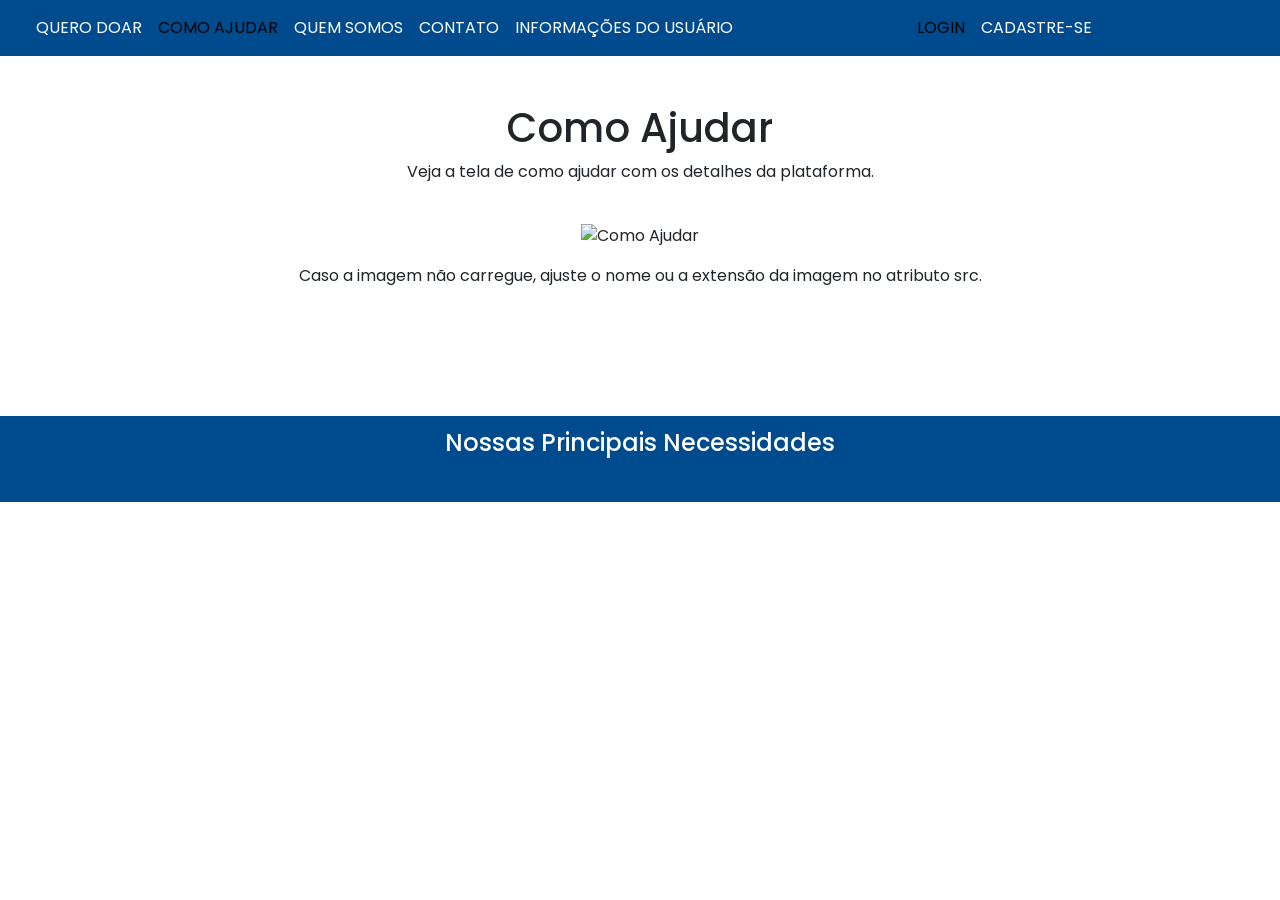
==== como-ajudar.html @ 600a6679 "Criação de outras telas do menu" ====
<!DOCTYPE html>
<html lang="pt-br">

<head>
    <meta charset="UTF-8">
    <meta name="viewport" content="width=device-width, initial-scale=1.0">
    <link rel="preconnect" href="https://fonts.googleapis.com">
    <link rel="preconnect" href="https://fonts.gstatic.com" crossorigin>
    <link
        href="https://fonts.googleapis.com/css2?family=Poppins:ital,wght@0,100;0,200;0,300;0,400;0,500;0,600;0,700;0,800;0,900;1,100;1,200;1,300;1,400;1,500;1,600;1,700;1,800;1,900&display=swap"
        rel="stylesheet">
    <link href="https://cdn.jsdelivr.net/npm/bootstrap@5.3.8/dist/css/bootstrap.min.css" rel="stylesheet"
        integrity="sha384-sRIl4kxILFvY47J16cr9ZwB07vP4J8+LH7qKQnuqkuIAvNWLzeN8tE5YBujZqJLB" crossorigin="anonymous">
    <script src="https://cdn.jsdelivr.net/npm/bootstrap@5.3.8/dist/js/bootstrap.bundle.min.js"
        integrity="sha384-FKyoEForCGlyvwx9Hj09JcYn3nv7wiPVlz7YYwJrWVcXK/BmnVDxM+D2scQbITxI"
        crossorigin="anonymous"></script>
    <link rel="stylesheet" href="./css/styles.css">
    <link rel="shortcut icon" href="./images/logo-pra-quem-precisa.png" type="image/x-icon">
    <title>Como Ajudar - Pra Quem Precisa</title>
</head>

<body>
    <nav class="navbar navbar-expand-lg">
        <div class="container-fluid">
            <a class="navbar-brand" href="#">
                <img src="./images/logo-pra-quem-precisa.png" alt="">
            </a>
            <button class="navbar-toggler" type="button" data-bs-toggle="collapse"
                data-bs-target="#navbarSupportedContent" aria-controls="navbarSupportedContent" aria-expanded="false"
                aria-label="Toggle navigation">
                <span class="navbar-toggler-icon"></span>
            </button>
            <div class="collapse navbar-collapse" id="navbarSupportedContent">
                <ul class="navbar-nav me-auto mb-2 mb-lg-0 user">
                    <li class="nav-item">
                        <a class="nav-link" aria-current="page" href="doar.html">QUERO DOAR</a>
                    </li>
                    <li class="nav-item">
                        <a class="nav-link active" href="como-ajudar.html">COMO AJUDAR</a>
                    </li>
                    <li class="nav-item">
                        <a class="nav-link" href="quem-somos.html">QUEM SOMOS</a>
                    </li>
                    <li class="nav-item">
                        <a class="nav-link" href="contato.html">CONTATO</a>
                    </li>
                    <li class="nav-item">
                        <a class="nav-link" href="user.html">INFORMAÇÕES DO USUÁRIO</a>
                    </li>
                </ul>
                <ul class="navbar-nav me-auto mb-2 mb-lg-0 not-user">
                    <li class="nav-item">
                        <a class="nav-link active" aria-current="page" href="#">LOGIN</a>
                    </li>
                    <li class="nav-item">
                        <a class="nav-link" href="resgitro.html">CADASTRE-SE</a>
                    </li>
                </ul>

            </div>
        </div>
    </nav>

    <main class="container py-5">
        <section class="text-center">
            <h1>Como Ajudar</h1>
            <p>Veja a tela de como ajudar com os detalhes da plataforma.</p>
            <img src="./images/COMO AJUDAR.png" alt="Como Ajudar" class="img-fluid mt-4">
            <p class="mt-3">Caso a imagem não carregue, ajuste o nome ou a extensão da imagem no atributo src.</p>
        </section>
    </main>

    <footer>
        <h4>Nossas Principais Necessidades</h4>
        <div>
            <img src="./images/flip-flops.png" alt="">
            <img src="./images/blouse.png" alt="">
            <img src="./images/pants.png" alt="">
            <img src="./images/shoes.png" alt="">
        </div>
    </footer>

</body>

</html>
---- css/styles.css ----
*{
    margin: 0;
    padding: 0;
    box-sizing: border-box;
    font-family: "Poppins", sans-serif;
}

nav{
    background-color: #004B8D;
}

nav button.navbar-toggler{
    border: none;
    filter: brightness(0) invert(1);
}

.navbar-nav .nav-link{
    color: #fff;
    border-radius: 15px;
}

.navbar-nav .nav-link:hover{
    background-color: #fff;
    color: #004B8D;
}

.carousel-item img {
    width: 100%;
    object-fit: contain;
}

main#main-index{
    display: flex;
    flex-direction: column;
    justify-content: center;
    align-items: center;
}

main#main-index div.center{
    display: flex;
    flex-direction: column;
    justify-content: center;
    align-items: center;
    width: 60vw;
}

main#main-index h1{
    margin: 3rem 0;
    font-weight: bold;
}

main#main-index p{
    font-weight: 500;
    font-size: 1.1rem;
}

main#main-index a.quero-doar{
    background-color: #FFC107;
    color: #000;
    text-decoration: none;
    margin: 1rem 0;
    padding: 1rem;
    border-radius: 1rem;
    font-weight: 700;
    font-size: 1.2rem;
}

footer{
    width: 100%;
    background-color: #004B8D;
    color: #fff;
    margin: 4rem 0 0 0;
    padding: 1vw;
    font-size: 1rem;
    display: flex;
    flex-direction: column;
    justify-content: center;
    align-items: center;
}

.donate-page{
    background-color: #004B8D;
}

.donate-board{
    background-color: #003770;
}

.letter-spacing{
    letter-spacing: 0.15em;
}

.filter-panel{
    min-height: 56px;
}

.ong-card{
    background-color: #fff;
}

.ong-title{
    font-size: 1.65rem;
    margin-bottom: 0.35rem;
}

.ong-distance{
    font-size: 0.95rem;
}

.ong-list li{
    display: flex;
    align-items: center;
    gap: 0.75rem;
    font-size: 0.95rem;
    margin-bottom: 0.5rem;
}

.dot{
    width: 0.9rem;
    height: 0.9rem;
    display: inline-block;
    border-radius: 50%;
}

.contact-icon{
    width: 64px;
    height: 64px;
    border-radius: 50%;
    border: 1px solid #dee2e6;
    display: inline-flex;
    align-items: center;
    justify-content: center;
    background-color: #f8f9fa;
}

.contact-icon i{
    font-size: 1.1rem;
}

.contact-icon-img {
    width: 32px;
    height: auto;
    display: block;
}

.contact-icon-img[src*="instagram.jpg"] {
    width: 40px;
}

.contact-icon-img[src*="whatsapp.jpg"] {
    width: 34px;

@media (max-width: 767px) {
    .donate-board{
        padding: 2rem 1rem;
    }

    .ong-card{
        min-height: 320px;
    }
}

@media (max-width: 575px) {
    nav .navbar-brand span{
        font-size: 0.95rem;
    }
}
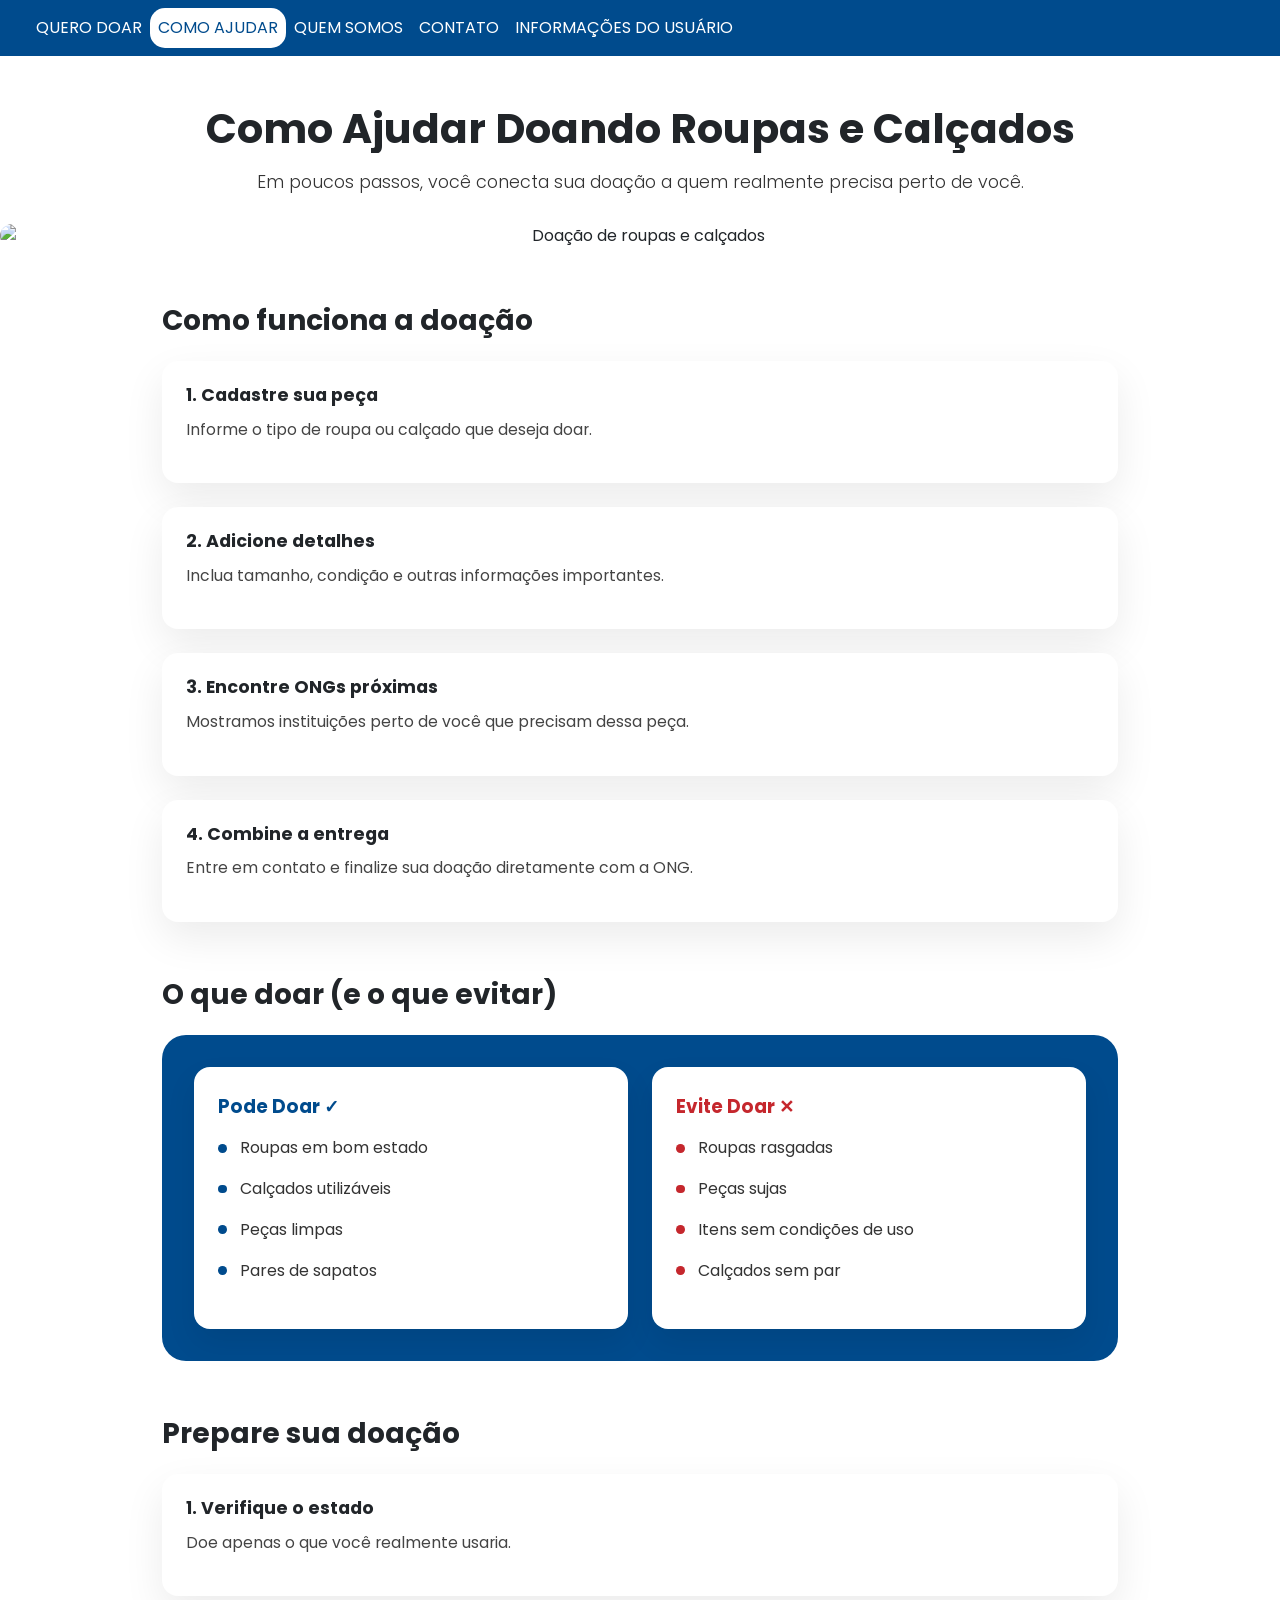
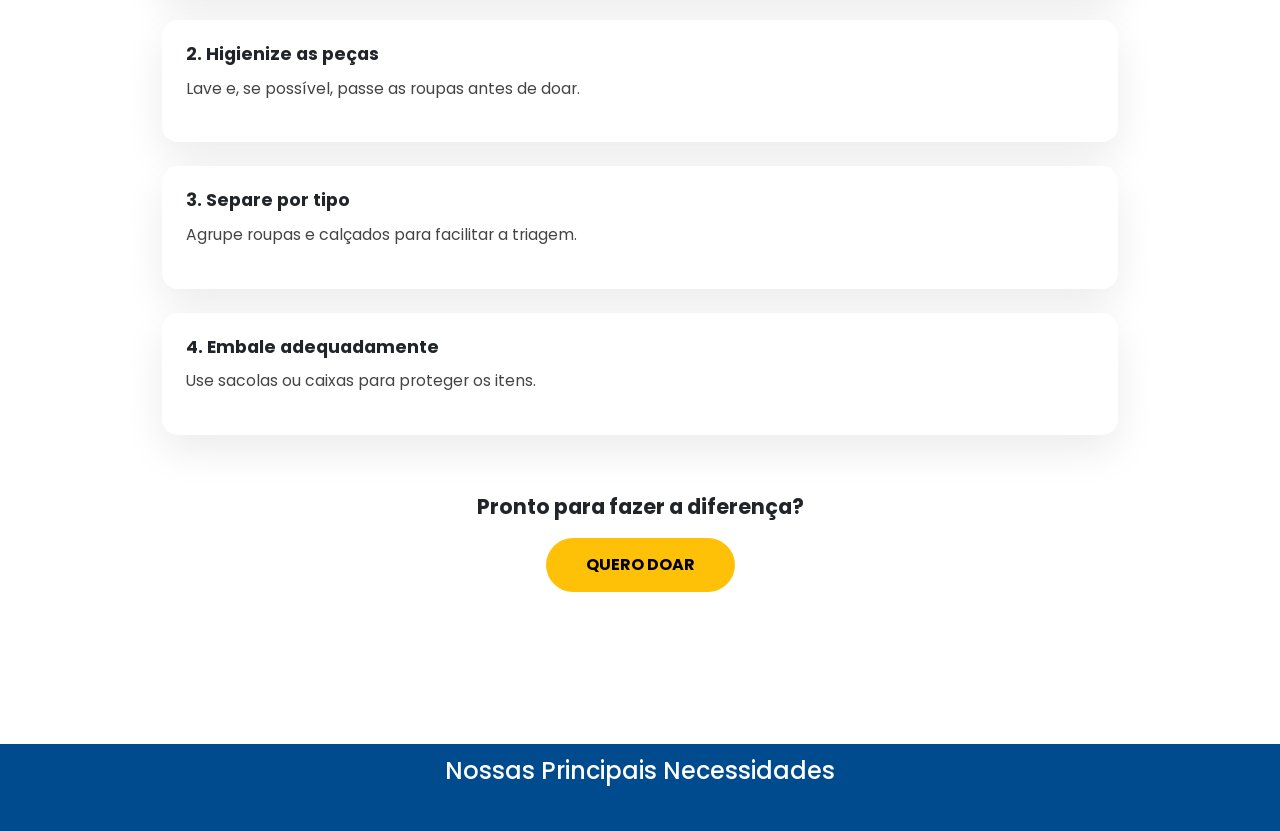
==== commit 48ba0815: "Quem somos" ====
--- a/como-ajudar.html
+++ b/como-ajudar.html
@@ -61,12 +61,86 @@
         </div>
     </nav>
 
-    <main class="container py-5">
-        <section class="text-center">
-            <h1>Como Ajudar</h1>
-            <p>Veja a tela de como ajudar com os detalhes da plataforma.</p>
-            <img src="./images/COMO AJUDAR.png" alt="Como Ajudar" class="img-fluid mt-4">
-            <p class="mt-3">Caso a imagem não carregue, ajuste o nome ou a extensão da imagem no atributo src.</p>
+    <main class="container py-5 como-ajudar-page">
+        <section class="hero text-center">
+            <h1>Como Ajudar Doando Roupas e Calçados</h1>
+            <p class="lead">Em poucos passos, você conecta sua doação a quem realmente precisa perto de você.</p>
+            <div class="hero-image">
+                <img src="./images/home1.png" alt="Doação de roupas e calçados" class="img-fluid rounded shadow-sm">
+            </div>
+        </section>
+
+        <section class="content-section">
+            <h2>Como funciona a doação</h2>
+            <div class="steps-list">
+                <article>
+                    <h3>1. Cadastre sua peça</h3>
+                    <p>Informe o tipo de roupa ou calçado que deseja doar.</p>
+                </article>
+                <article>
+                    <h3>2. Adicione detalhes</h3>
+                    <p>Inclua tamanho, condição e outras informações importantes.</p>
+                </article>
+                <article>
+                    <h3>3. Encontre ONGs próximas</h3>
+                    <p>Mostramos instituições perto de você que precisam dessa peça.</p>
+                </article>
+                <article>
+                    <h3>4. Combine a entrega</h3>
+                    <p>Entre em contato e finalize sua doação diretamente com a ONG.</p>
+                </article>
+            </div>
+        </section>
+
+        <section class="content-section">
+            <h2>O que doar (e o que evitar)</h2>
+            <div class="donation-guidelines">
+                <div class="guideline-card good">
+                    <h3>Pode Doar <span>✓</span></h3>
+                    <ul>
+                        <li>Roupas em bom estado</li>
+                        <li>Calçados utilizáveis</li>
+                        <li>Peças limpas</li>
+                        <li>Pares de sapatos</li>
+                    </ul>
+                </div>
+                <div class="guideline-card avoid">
+                    <h3>Evite Doar <span>✕</span></h3>
+                    <ul>
+                        <li>Roupas rasgadas</li>
+                        <li>Peças sujas</li>
+                        <li>Itens sem condições de uso</li>
+                        <li>Calçados sem par</li>
+                    </ul>
+                </div>
+            </div>
+        </section>
+
+        <section class="content-section">
+            <h2>Prepare sua doação</h2>
+            <div class="steps-grid">
+                <article>
+                    <h3>1. Verifique o estado</h3>
+                    <p>Doe apenas o que você realmente usaria.</p>
+                </article>
+                <article>
+                    <h3>2. Higienize as peças</h3>
+                    <p>Lave e, se possível, passe as roupas antes de doar.</p>
+                </article>
+                <article>
+                    <h3>3. Separe por tipo</h3>
+                    <p>Agrupe roupas e calçados para facilitar a triagem.</p>
+                </article>
+                <article>
+                    <h3>4. Embale adequadamente</h3>
+                    <p>Use sacolas ou caixas para proteger os itens.</p>
+                </article>
+            </div>
+        </section>
+
+        <section class="cta-section text-center">
+            <p>Pronto para fazer a diferença?</p>
+            <a class="btn btn-quero-doar" href="doar.html">QUERO DOAR</a>
         </section>
     </main>
 
--- a/css/styles.css
+++ b/css/styles.css
@@ -1,25 +1,39 @@
-*{
+* {
     margin: 0;
     padding: 0;
     box-sizing: border-box;
     font-family: "Poppins", sans-serif;
 }
 
-nav{
+nav {
     background-color: #004B8D;
 }
 
-nav button.navbar-toggler{
+nav.navbar ul.not-user {
+    display: none;
+}
+
+nav.navbar ul.user {
+    display: flex;
+}
+
+
+nav button.navbar-toggler {
     border: none;
     filter: brightness(0) invert(1);
 }
 
-.navbar-nav .nav-link{
+.navbar-nav .nav-link {
     color: #fff;
     border-radius: 15px;
 }
 
-.navbar-nav .nav-link:hover{
+.navbar-nav .nav-link.active {
+    background-color: #fff;
+    color: #004B8D;
+}
+
+.navbar-nav .nav-link:hover {
     background-color: #fff;
     color: #004B8D;
 }
@@ -29,14 +43,14 @@
     object-fit: contain;
 }
 
-main#main-index{
-    display: flex;
-    flex-direction: column;
-    justify-content: center;
-    align-items: center;
-}
-
-main#main-index div.center{
+main#main-index {
+    display: flex;
+    flex-direction: column;
+    justify-content: center;
+    align-items: center;
+}
+
+main#main-index div.center {
     display: flex;
     flex-direction: column;
     justify-content: center;
@@ -44,17 +58,17 @@
     width: 60vw;
 }
 
-main#main-index h1{
+main#main-index h1 {
     margin: 3rem 0;
     font-weight: bold;
 }
 
-main#main-index p{
+main#main-index p {
     font-weight: 500;
     font-size: 1.1rem;
 }
 
-main#main-index a.quero-doar{
+main#main-index a.quero-doar {
     background-color: #FFC107;
     color: #000;
     text-decoration: none;
@@ -65,7 +79,7 @@
     font-size: 1.2rem;
 }
 
-footer{
+footer {
     width: 100%;
     background-color: #004B8D;
     color: #fff;
@@ -78,36 +92,69 @@
     align-items: center;
 }
 
-.donate-page{
-    background-color: #004B8D;
-}
-
-.donate-board{
+.donate-page {
+    background-color: #ffffff;
+}
+
+.donate-board {
     background-color: #003770;
 }
 
-.letter-spacing{
+.donate-heading {
+    font-size: 1.15rem;
+    font-weight: 700;
+    letter-spacing: 0.35em;
+    color: #000;
+    text-shadow: 0 0 12px rgba(0, 0, 0, 0.08);
+    display: inline-block;
+}
+
+.donate-heading span {
+    opacity: 0;
+    display: inline-block;
+    margin-right: 0.12em;
+    transform: translateX(-18px);
+    animation: donate-reveal 12s ease forwards infinite;
+    animation-delay: calc(var(--i) * 0.08s);
+}
+
+@keyframes donate-reveal {
+    0%, 20% {
+        opacity: 0;
+        transform: translateX(-18px);
+    }
+    22%, 30% {
+        opacity: 1;
+        transform: translateX(0);
+    }
+    100% {
+        opacity: 1;
+        transform: translateX(0);
+    }
+}
+
+.letter-spacing {
     letter-spacing: 0.15em;
 }
 
-.filter-panel{
+.filter-panel {
     min-height: 56px;
 }
 
-.ong-card{
-    background-color: #fff;
-}
-
-.ong-title{
+.ong-card {
+    background-color: #fff;
+}
+
+.ong-title {
     font-size: 1.65rem;
     margin-bottom: 0.35rem;
 }
 
-.ong-distance{
+.ong-distance {
     font-size: 0.95rem;
 }
 
-.ong-list li{
+.ong-list li {
     display: flex;
     align-items: center;
     gap: 0.75rem;
@@ -115,14 +162,14 @@
     margin-bottom: 0.5rem;
 }
 
-.dot{
+.dot {
     width: 0.9rem;
     height: 0.9rem;
     display: inline-block;
     border-radius: 50%;
 }
 
-.contact-icon{
+.contact-icon {
     width: 64px;
     height: 64px;
     border-radius: 50%;
@@ -133,7 +180,7 @@
     background-color: #f8f9fa;
 }
 
-.contact-icon i{
+.contact-icon i {
     font-size: 1.1rem;
 }
 
@@ -149,19 +196,446 @@
 
 .contact-icon-img[src*="whatsapp.jpg"] {
     width: 34px;
+}
 
 @media (max-width: 767px) {
-    .donate-board{
+    .donate-board {
         padding: 2rem 1rem;
     }
 
-    .ong-card{
+    .ong-card {
         min-height: 320px;
     }
 }
 
 @media (max-width: 575px) {
-    nav .navbar-brand span{
+    nav .navbar-brand span {
         font-size: 0.95rem;
     }
 }
+
+main.bg-blue {
+    display: flex;
+    flex-direction: column;
+    justify-content: center;
+    align-items: center;
+    margin: 1rem 0;
+}
+
+main.bg-blue h1 {
+    margin: 1.5rem;
+}
+
+main.bg-blue form {
+    display: flex;
+    flex-direction: column;
+    justify-content: center;
+    align-items: center;
+}
+
+main.bg-blue form button {
+    margin-top: 1rem;
+    padding: 1rem 5rem;
+    background-color: #FFC107;
+    border-radius: 1rem;
+    border: 1px solid #000;
+    font-weight: 600;
+}
+
+main.bg-blue .background-blue {
+    background-color: #003770;
+    padding: 2rem;
+    border-radius: 1rem;
+    display: flex;
+    flex-direction: column;
+    justify-content: center;
+    align-items: center;
+}
+
+main.bg-blue .background-blue section.main-content-not-user {
+    width: 30rem;
+    background-color: #fff;
+    border-radius: 1rem;
+    display: flex;
+    flex-direction: column;
+}
+
+.como-ajudar-page {
+    max-width: 980px;
+}
+
+.contato-page {
+    max-width: 980px;
+}
+
+.hero h1 {
+    font-size: clamp(1.3rem, 3.2vw, 2.75rem);
+    font-weight: 700;
+    margin-bottom: 1rem;
+    overflow: hidden;
+    text-overflow: ellipsis;
+}
+
+.hero .lead {
+    font-size: clamp(0.95rem, 2vw, 1.1rem);
+    color: #333;
+    margin-bottom: 1.75rem;
+}
+
+.hero-image {
+    overflow: hidden;
+    border-radius: 1rem;
+    width: 100vw;
+    max-width: 100vw;
+    position: relative;
+    left: 50%;
+    right: 50%;
+    margin-left: -50vw;
+    margin-right: -50vw;
+}
+
+.hero-image img {
+    width: 100%;
+    height: auto;
+    object-fit: contain;
+    display: block;
+    max-height: 520px;
+}
+
+.content-section {
+    margin-top: 3.5rem;
+}
+
+.content-section h2 {
+    font-size: 1.75rem;
+    margin-bottom: 1.5rem;
+    font-weight: 700;
+}
+
+.contact-channels {
+    display: grid;
+    grid-template-columns: repeat(3, minmax(0, 1fr));
+    gap: 1rem;
+    background-color: #004B8D;
+    padding: 1.5rem;
+    border-radius: 1.5rem;
+    margin: 2rem 0;
+}
+
+.channel-card {
+    background-color: #fff;
+    border-radius: 1rem;
+    padding: 1.2rem;
+    text-align: center;
+    box-shadow: 0 10px 30px rgba(0, 0, 0, 0.1);
+}
+
+.channel-card .channel-icon {
+    width: 60px;
+    height: 60px;
+    margin: 0 auto 0.8rem;
+    display: flex;
+    align-items: center;
+    justify-content: center;
+    background-color: #f0f0f0;
+    border-radius: 50%;
+    font-size: 1.8rem;
+}
+
+.channel-card .channel-icon img {
+    width: 35px;
+    height: 35px;
+    object-fit: contain;
+}
+
+.channel-card h3 {
+    font-size: 1rem;
+    font-weight: 700;
+    margin: 0.3rem 0 0.5rem;
+    color: #004B8D;
+}
+
+.channel-card p {
+    font-size: 0.85rem;
+    color: #555;
+    margin-bottom: 0.8rem;
+}
+
+.contact-link {
+    color: #004B8D;
+    text-decoration: none;
+    font-weight: 600;
+    font-size: 0.85rem;
+    display: block;
+    word-break: break-word;
+}
+
+.contact-link:hover {
+    text-decoration: underline;
+}
+
+.faq-section {
+    margin-top: 2.5rem;
+}
+
+.faq-list {
+    display: grid;
+    gap: 1rem;
+}
+
+.faq-item {
+    background-color: #f9f9f9;
+    border-left: 4px solid #004B8D;
+    padding: 1rem;
+    border-radius: 0.5rem;
+}
+
+.faq-item h3 {
+    font-size: 1rem;
+    font-weight: 700;
+    margin-bottom: 0.4rem;
+    color: #000;
+}
+
+.faq-item p {
+    font-size: 0.9rem;
+    color: #444;
+    line-height: 1.5;
+}
+
+@media (max-width: 991px) {
+    .contact-channels {
+        grid-template-columns: repeat(2, minmax(0, 1fr));
+    }
+}
+
+@media (max-width: 767px) {
+    .contact-channels {
+        grid-template-columns: 1fr;
+        padding: 1rem;
+    }
+
+    .channel-card {
+        padding: 1rem;
+    }
+}
+
+@media (max-width: 575px) {
+    .hero h1 {
+        font-size: clamp(1.3rem, 4vw, 1.8rem);
+    }
+
+    .content-section h2 {
+        font-size: 1.3rem;
+    }
+
+    .channel-card h3 {
+        font-size: 0.95rem;
+    }
+
+    .channel-card p,
+    .contact-link {
+        font-size: 0.75rem;
+    }
+}
+
+.content-section h2 {
+    font-size: 1.75rem;
+    margin-bottom: 1.5rem;
+    font-weight: 700;
+}
+
+.steps-list,
+.steps-grid {
+    display: grid;
+    gap: 1.5rem;
+}
+
+.steps-list article,
+.steps-grid article {
+    background-color: #fff;
+    border-radius: 1rem;
+    padding: 1.5rem;
+    box-shadow: 0 16px 40px rgba(0, 0, 0, 0.08);
+}
+
+.steps-list article h3,
+.steps-grid article h3 {
+    font-size: 1.1rem;
+    font-weight: 700;
+    margin-bottom: 0.65rem;
+}
+
+.steps-list article p,
+.steps-grid article p {
+    font-size: 0.98rem;
+    line-height: 1.7;
+    color: #444;
+}
+
+.donation-guidelines {
+    display: flex;
+    gap: 1.5rem;
+    flex-wrap: wrap;
+    background-color: #004B8D;
+    padding: 2rem;
+    border-radius: 1.5rem;
+    justify-content: center;
+}
+
+.guideline-card {
+    background-color: #fff;
+    border-radius: 1rem;
+    padding: 1.8rem 1.5rem;
+    min-width: 260px;
+    flex: 1;
+    box-shadow: 0 14px 30px rgba(0, 0, 0, 0.08);
+}
+
+.guideline-card h3 {
+    font-size: 1.15rem;
+    font-weight: 700;
+    margin-bottom: 1rem;
+}
+
+.guideline-card.good h3 {
+    color: #004B8D;
+}
+
+.guideline-card.avoid h3 {
+    color: #C5272D;
+}
+
+.guideline-card ul {
+    list-style: none;
+    padding-left: 0;
+    color: #333;
+}
+
+.guideline-card ul li {
+    margin-bottom: 0.85rem;
+    line-height: 1.7;
+    position: relative;
+    padding-left: 1.35rem;
+}
+
+.guideline-card.good ul li::before,
+.guideline-card.avoid ul li::before {
+    content: "";
+    position: absolute;
+    left: 0;
+    top: 0.6rem;
+    width: 0.55rem;
+    height: 0.55rem;
+    border-radius: 50%;
+}
+
+.guideline-card.good ul li::before {
+    background-color: #004B8D;
+}
+
+.guideline-card.avoid ul li::before {
+    background-color: #C5272D;
+}
+
+.cta-section {
+    margin: 3.5rem 0 2.5rem;
+}
+
+.cta-section p {
+    font-size: 1.3rem;
+    font-weight: 700;
+    margin-bottom: 1rem;
+}
+
+.btn-quero-doar {
+    display: inline-block;
+    background-color: #FFC107;
+    color: #000;
+    padding: 0.95rem 2.5rem;
+    border-radius: 999px;
+    font-weight: 700;
+    text-decoration: none;
+    border: none;
+}
+
+@media (max-width: 991px) {
+    .donation-guidelines,
+    .steps-list,
+    .steps-grid {
+        grid-template-columns: 1fr;
+    }
+}
+
+@media (max-width: 575px) {
+    .hero h1 {
+        font-size: clamp(1.3rem, 4vw, 1.8rem);
+    }
+
+    .content-section h2 {
+        font-size: 1.5rem;
+    }
+}
+
+    justify-content: center;
+    align-items: start;
+    padding: 3rem;
+}
+
+main.bg-blue .background-blue section.main-content-not-user input {
+    border-radius: 0.5rem;
+    border: 1px solid #00000079;
+    padding: 5px 10px;
+    margin-bottom: 2rem;
+    width: 100%;
+}
+
+main.bg-blue .background-blue .user {
+    display: flex;
+    flex-direction: row;
+    justify-content: space-between;
+    align-items: center;
+}
+
+
+main.bg-blue .background-blue section.main-content-user {
+    width: 60vw;
+    background-color: #fff;
+    border-radius: 1rem;
+    display: flex;
+    flex-direction: row;
+    justify-content: space-between;
+    align-items: center;
+    padding: 3rem;
+}
+
+main.bg-blue .background-blue section.main-content-user article {
+    display: flex;
+    flex-direction: column;
+    justify-content: center;
+    align-items: start;
+    margin: 1rem 0;
+    width: 100%;
+    margin-left: 3rem;
+}
+
+main.bg-blue .background-blue section.main-content-user article img{
+        width: 100%;
+    }
+
+main.bg-blue .background-blue section.main-content-user input {
+    border-radius: 0.5rem;
+    border: 1px solid #00000079;
+    padding: 5px 10px;
+    margin-bottom: 2rem;
+    width: 80%;
+}
+
+@media only screen and (min-width: 200px) and (max-width: 767px) {
+    main.bg-blue .background-blue section.main-content-user{
+        flex-direction: column;
+    }
+    main.bg-blue .background-blue section.main-content-user article {
+        margin-left: 0;
+    }
+}
